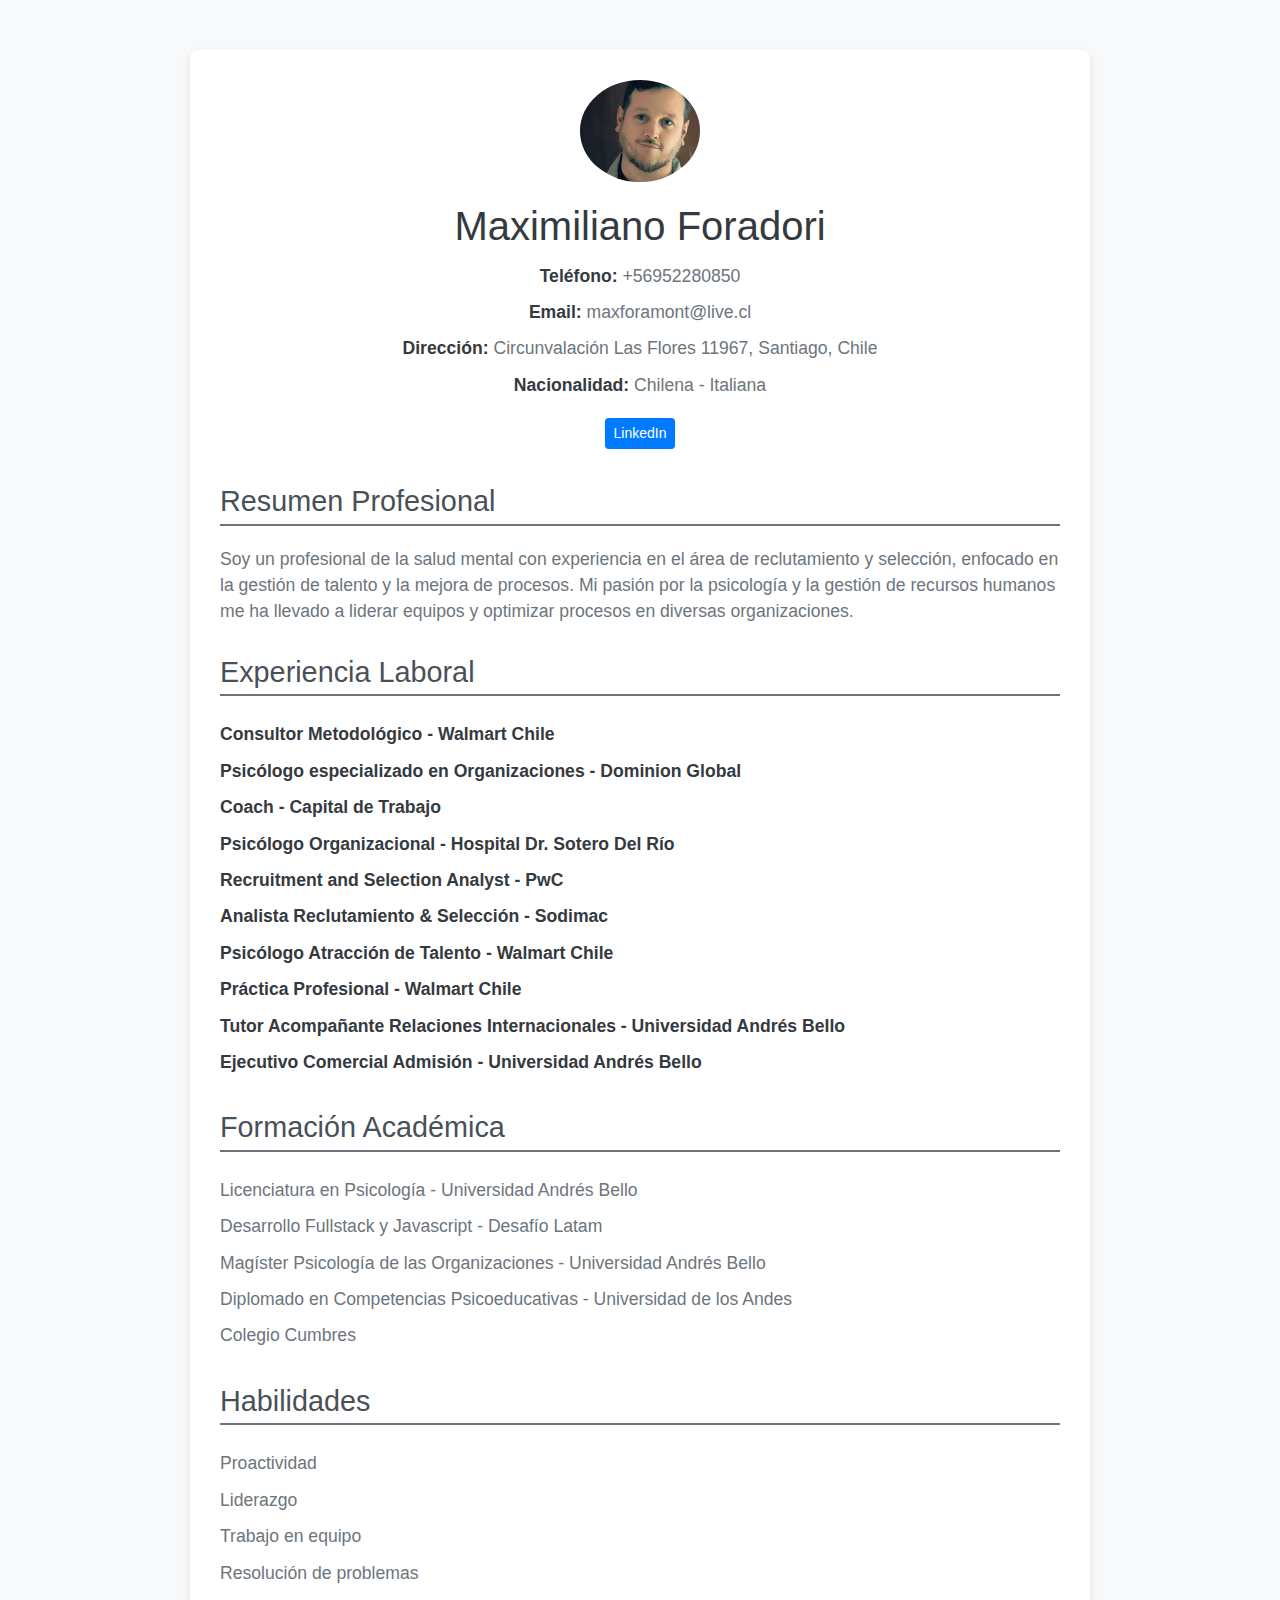
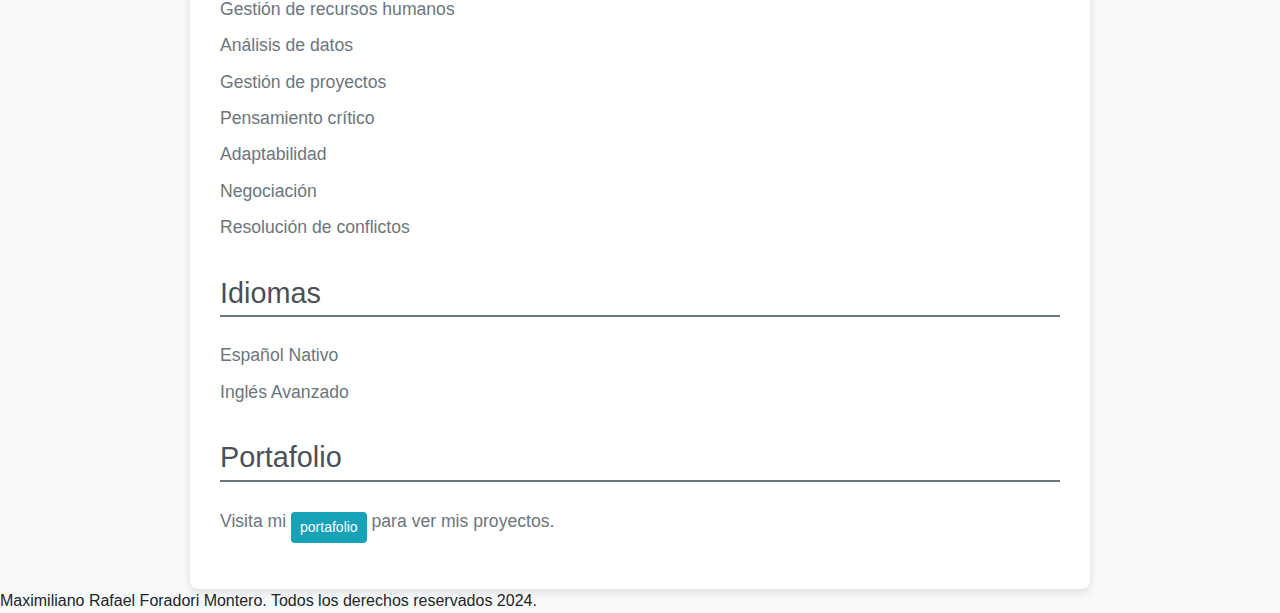
==== Currículum/index.html @ d191aa16 "Footer y cambios 2.0" ====
<!DOCTYPE html>
<html lang="es-cl">
<head>
    <meta charset="UTF-8">
    <meta name="viewport" content="width=device-width, initial-scale=1.0">
    <title>CV Maximiliano Foradori Montero 2024</title>
    <!-- Bootstrap CSS -->
    <link href="https://stackpath.bootstrapcdn.com/bootstrap/4.5.2/css/bootstrap.min.css" rel="stylesheet">
    <!-- Custom CSS -->
    <link rel="stylesheet" href="styles.css">
</head>
<body>
    <div class="container">
        <div class="cv-header">
            <img src="Assets/images/bg-hero.jpg">
            <h1>Maximiliano Foradori</h1>
            <ul class="Información de Contacto">
                <li><strong>Teléfono:</strong> +56952280850</li>
                <li><strong>Email:</strong> maxforamont@live.cl</li>
                <li><strong>Dirección:</strong> Circunvalación Las Flores 11967, Santiago, Chile</li>
                <li><strong>Nacionalidad:</strong> Chilena - Italiana</li>
                <li><a href="https://www.linkedin.com/in/maxforamont/" class="btn btn-primary btn-sm" target="_blank">LinkedIn</a></li>
            </ul>
        </div>
        
        <section>
            <h2 class="section-title">Resumen Profesional</h2>
            <p>Soy un profesional de la salud mental con experiencia en el área de reclutamiento y selección, enfocado en la gestión de talento y la mejora de procesos. Mi pasión por la psicología y la gestión de recursos humanos me ha llevado a liderar equipos y optimizar procesos en diversas organizaciones.</p>
        </section>

        <section>
            <h2 class="section-title">Experiencia Laboral</h2>
            <ul>
                <li><strong>Consultor Metodológico - Walmart Chile</strong></li>
                <li><strong>Psicólogo especializado en Organizaciones - Dominion Global</strong></li>
                <li><strong>Coach - Capital de Trabajo</strong></li>
                <li><strong>Psicólogo Organizacional - Hospital Dr. Sotero Del Río</strong></li>
                <li><strong>Recruitment and Selection Analyst - PwC</strong></li>
                <li><strong>Analista Reclutamiento & Selección - Sodimac</strong></li>
                <li><strong>Psicólogo Atracción de Talento - Walmart Chile</strong></li>
                <li><strong>Práctica Profesional - Walmart Chile</strong></li>
                <li><strong>Tutor Acompañante Relaciones Internacionales - Universidad Andrés Bello</strong></li>
                <li><strong>Ejecutivo Comercial Admisión - Universidad Andrés Bello</strong></li>
            </ul>
        </section>

        <section>
            <h2 class="section-title">Formación Académica</h2>
            <ul>
                <li>Licenciatura en Psicología - Universidad Andrés Bello</li>
                <li>Desarrollo Fullstack y Javascript - Desafío Latam</li>
                <li>Magíster Psicología de las Organizaciones - Universidad Andrés Bello</li>
                <li>Diplomado en Competencias Psicoeducativas - Universidad de los Andes</li>
                <li>Colegio Cumbres</li>
            </ul>
        </section>

        <section>
            <h2 class="section-title">Habilidades</h2>
            <ol>
                <li>Proactividad</li>
                <li>Liderazgo</li>
                <li>Trabajo en equipo</li>
                <li>Resolución de problemas</li>
                <li>Gestión de recursos humanos</li>
                <li>Análisis de datos</li>
                <li>Gestión de proyectos</li>
                <li>Pensamiento crítico</li>
                <li>Adaptabilidad</li>
                <li>Negociación</li>
                <li>Resolución de conflictos</li>
            </ol>
        </section>

        <section>
            <h2 class="section-title">Idiomas</h2>
            <ol>
                <li>Español Nativo</li>
                <li>Inglés Avanzado</li>
            </ol>
        </section>

        <section>
            <h2 class="section-title">Portafolio</h2>
            <p>Visita mi <a href="Portafolio.html" class="btn btn-info btn-sm">portafolio</a> para ver mis proyectos.</p>
        </section>
    </div>

    <!-- Bootstrap JS and dependencies -->
    <script src="https://code.jquery.com/jquery-3.5.1.slim.min.js"></script>
    <script src="https://cdn.jsdelivr.net/npm/@popperjs/core@2.5.2/dist/umd/popper.min.js"></script>
    <script src="https://stackpath.bootstrapcdn.com/bootstrap/4.5.2/js/bootstrap.min.js"></script>

    <footer>Maximiliano Rafael Foradori Montero. Todos los derechos reservados 2024.</footer>
</body>
</html>
---- Currículum/styles.css ----
body {
    background-color: blueviolet;
  }
  body {
    background-color: #f8f9fa;
    font-family: 'Arial', sans-serif;
}

  .container {
    margin-top: 50px;
    max-width: 900px;
    background-color: white;
    padding: 30px;
    border-radius: 8px;
    box-shadow: 0 4px 8px rgba(0, 0, 0, 0.1);
  }
  
  .cv-header {
    text-align: center;
    margin-bottom: 30px;
}
  
  .cv-header img {
    max-width: 120px;
    border-radius: 50%;
    margin-bottom: 20px;
  }
  
  h1 {
    font-size: 2.5rem;
    color: #343a40;
  }
  
  .Información de Contacto {
    list-style: none;
    padding: 0;
    text-align: center;
    font-size: 1.1rem;
  }
  
  .Información de Contacto li {
    margin-bottom: 10px;
  }
  
  .section-title {
    font-size: 1.8rem;
    border-bottom: 2px solid #6c757d;
    padding-bottom: 5px;
    margin-top: 30px;
    margin-bottom: 20px;
    color: #495057;
  }
  
  ul, ol {
    list-style-type: none;
    padding-left: 0;
  }
  
  ul li, ol li {
    padding: 5px 0;
    font-size: 1.1rem;
    color: #6c757d;
  }
  
  ul li strong, ol li strong {
    color: #343a40;
  }
  
  .btn {
    margin-top: 10px;
  }
  
  p {
    font-size: 1.1rem;
    color: #6c757d;
}

@media (max-width: 768px) {
    .cv-header h1 {
        font-size: 2rem;
    }
    
    .section-title {
        font-size: 1.5rem;
    }
}
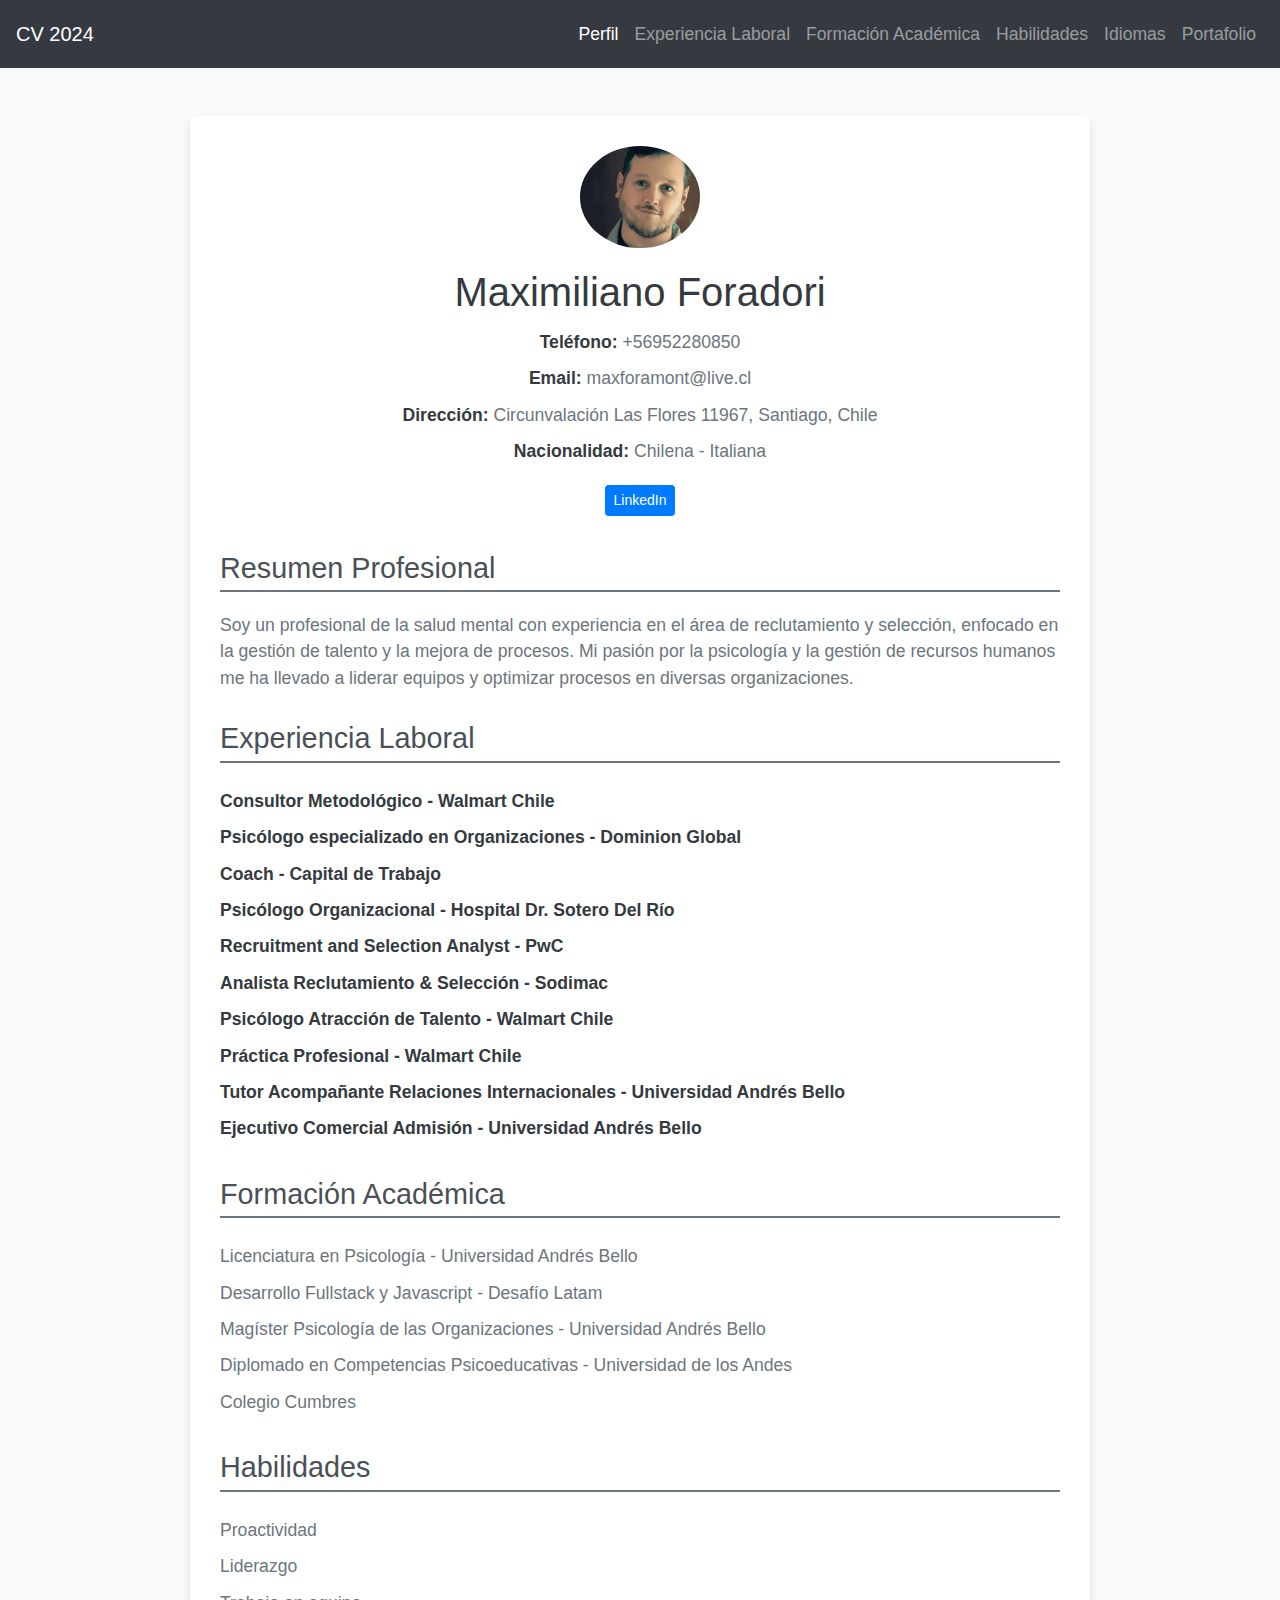
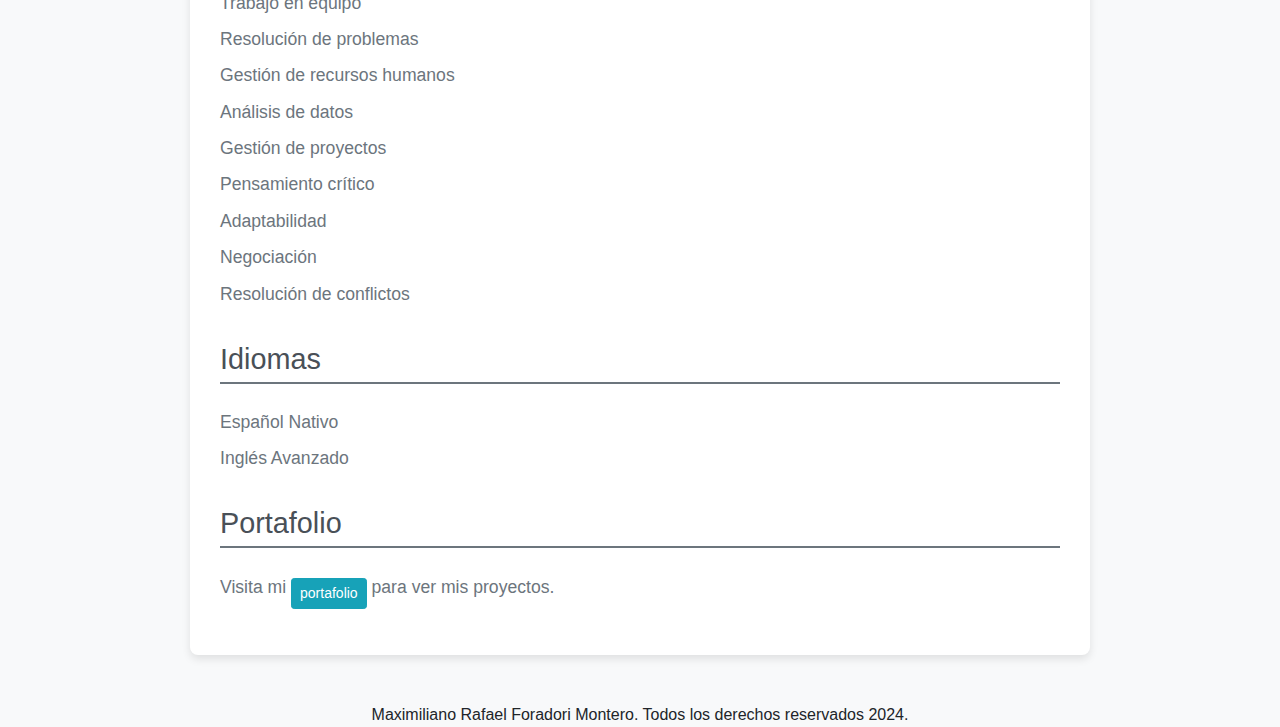
==== commit 9e168848: "Cambios varios" ====
--- a/Currículum/index.html
+++ b/Currículum/index.html
@@ -10,9 +10,39 @@
     <link rel="stylesheet" href="styles.css">
 </head>
 <body>
-    <div class="container">
+    <!-- Navbar -->
+    <nav class="navbar navbar-expand-lg navbar-dark bg-dark">
+        <a class="navbar-brand" href="#">CV 2024</a>
+        <button class="navbar-toggler" type="button" data-toggle="collapse" data-target="#navbarNav" aria-controls="navbarNav" aria-expanded="false" aria-label="Toggle navigation">
+            <span class="navbar-toggler-icon"></span>
+        </button>
+        <div class="collapse navbar-collapse" id="navbarNav">
+            <ul class="navbar-nav ml-auto">
+                <li class="nav-item active">
+                    <a class="nav-link" href="#perfil">Perfil</a>
+                </li>
+                <li class="nav-item">
+                    <a class="nav-link" href="#experiencia">Experiencia Laboral</a>
+                </li>
+                <li class="nav-item">
+                    <a class="nav-link" href="#formacion-academica">Formación Académica</a>
+                </li>
+                <li class="nav-item">
+                    <a class="nav-link" href="#habilidades">Habilidades</a>
+                </li>
+                <li class="nav-item">
+                    <a class="nav-link" href="#idiomas">Idiomas</a>
+                </li>
+                <li class="nav-item">
+                    <a class="nav-link" href="#portafolio">Portafolio</a>
+                </li>
+            </ul>
+        </div>
+    </nav>
+
+    <div class="container mt-5">
         <div class="cv-header">
-            <img src="Assets/images/bg-hero.jpg">
+            <img src="Assets/images/bg-hero.jpg" alt="Foto">
             <h1>Maximiliano Foradori</h1>
             <ul class="Información de Contacto">
                 <li><strong>Teléfono:</strong> +56952280850</li>
@@ -23,12 +53,12 @@
             </ul>
         </div>
         
-        <section>
+        <section id="perfil">
             <h2 class="section-title">Resumen Profesional</h2>
             <p>Soy un profesional de la salud mental con experiencia en el área de reclutamiento y selección, enfocado en la gestión de talento y la mejora de procesos. Mi pasión por la psicología y la gestión de recursos humanos me ha llevado a liderar equipos y optimizar procesos en diversas organizaciones.</p>
         </section>
 
-        <section>
+        <section id="experiencia">
             <h2 class="section-title">Experiencia Laboral</h2>
             <ul>
                 <li><strong>Consultor Metodológico - Walmart Chile</strong></li>
@@ -44,7 +74,7 @@
             </ul>
         </section>
 
-        <section>
+        <section id="formacion-academica">
             <h2 class="section-title">Formación Académica</h2>
             <ul>
                 <li>Licenciatura en Psicología - Universidad Andrés Bello</li>
@@ -55,7 +85,7 @@
             </ul>
         </section>
 
-        <section>
+        <section id="habilidades">
             <h2 class="section-title">Habilidades</h2>
             <ol>
                 <li>Proactividad</li>
@@ -72,7 +102,7 @@
             </ol>
         </section>
 
-        <section>
+        <section id="idiomas">
             <h2 class="section-title">Idiomas</h2>
             <ol>
                 <li>Español Nativo</li>
@@ -80,7 +110,7 @@
             </ol>
         </section>
 
-        <section>
+        <section id="portafolio">
             <h2 class="section-title">Portafolio</h2>
             <p>Visita mi <a href="Portafolio.html" class="btn btn-info btn-sm">portafolio</a> para ver mis proyectos.</p>
         </section>
@@ -91,6 +121,7 @@
     <script src="https://cdn.jsdelivr.net/npm/@popperjs/core@2.5.2/dist/umd/popper.min.js"></script>
     <script src="https://stackpath.bootstrapcdn.com/bootstrap/4.5.2/js/bootstrap.min.js"></script>
 
-    <footer>Maximiliano Rafael Foradori Montero. Todos los derechos reservados 2024.</footer>
+    <footer class="text-center mt-5">Maximiliano Rafael Foradori Montero. Todos los derechos reservados 2024.</footer>
 </body>
 </html>
+
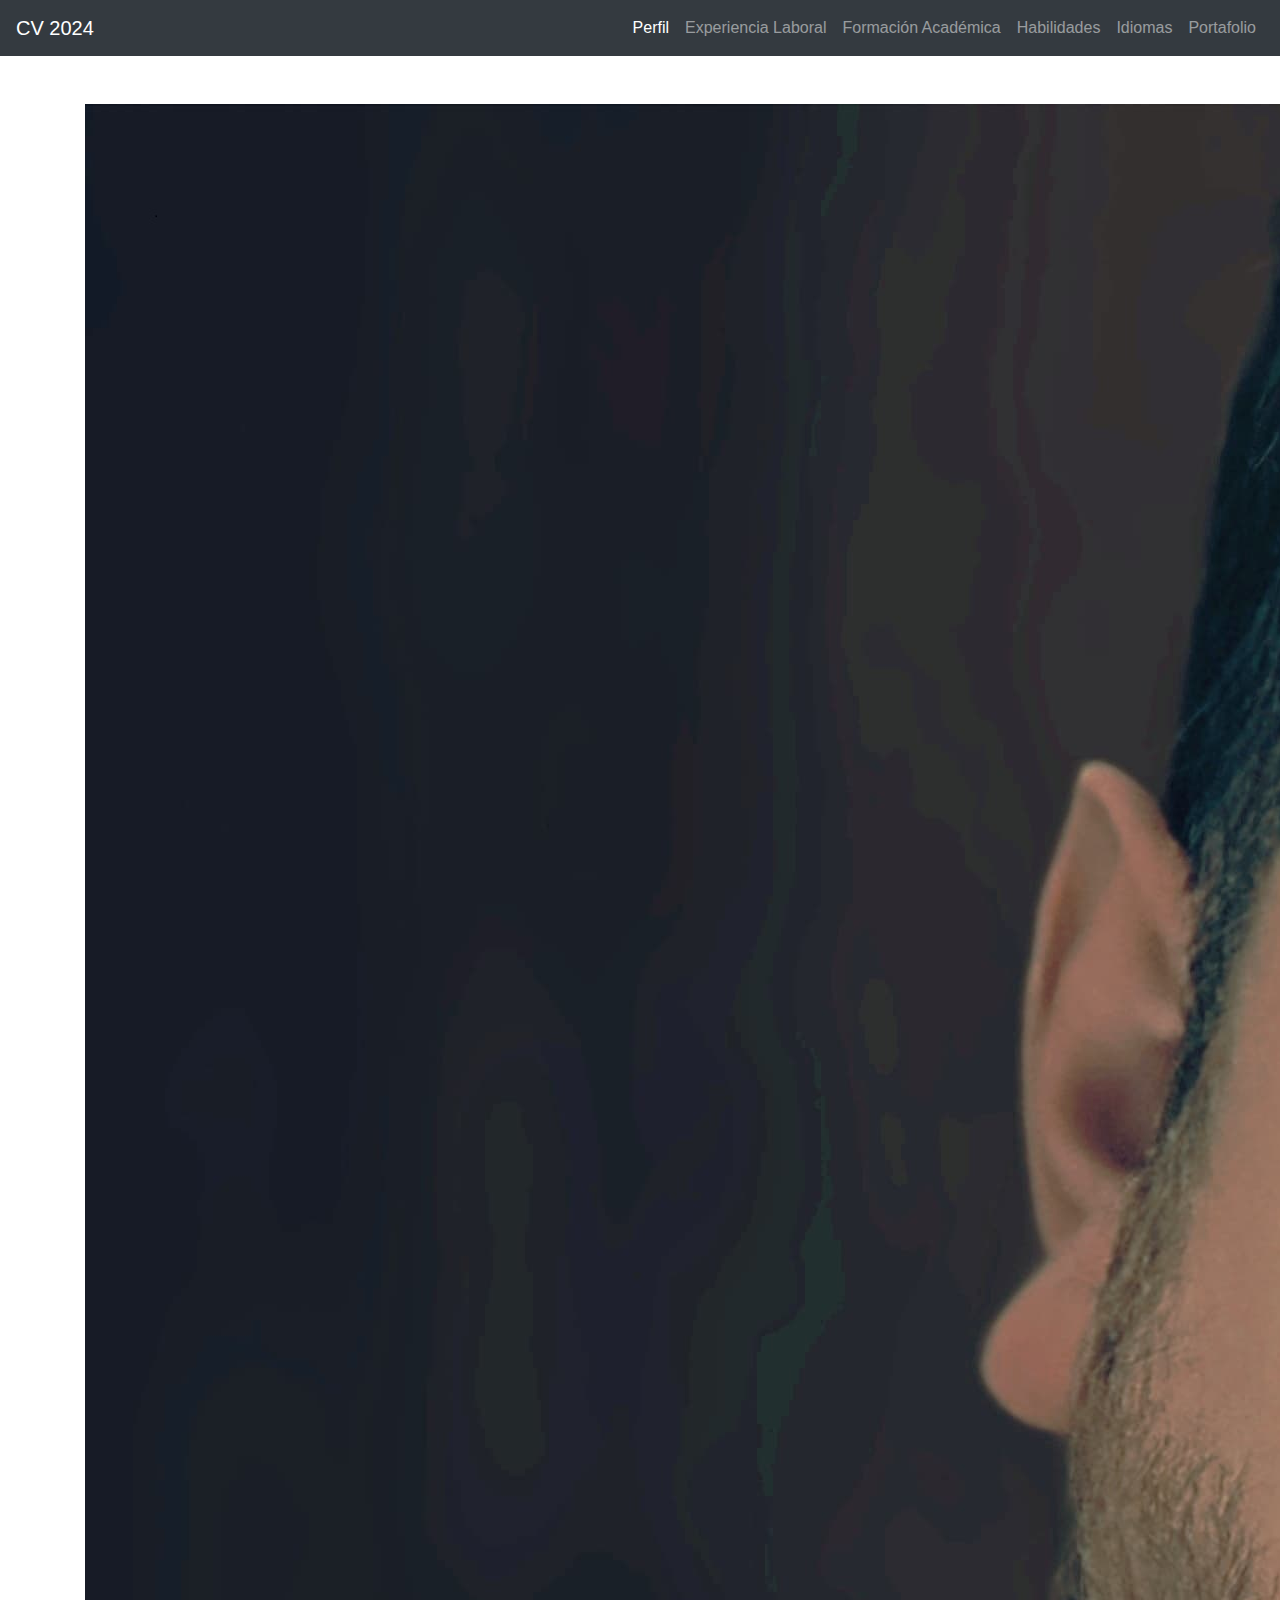
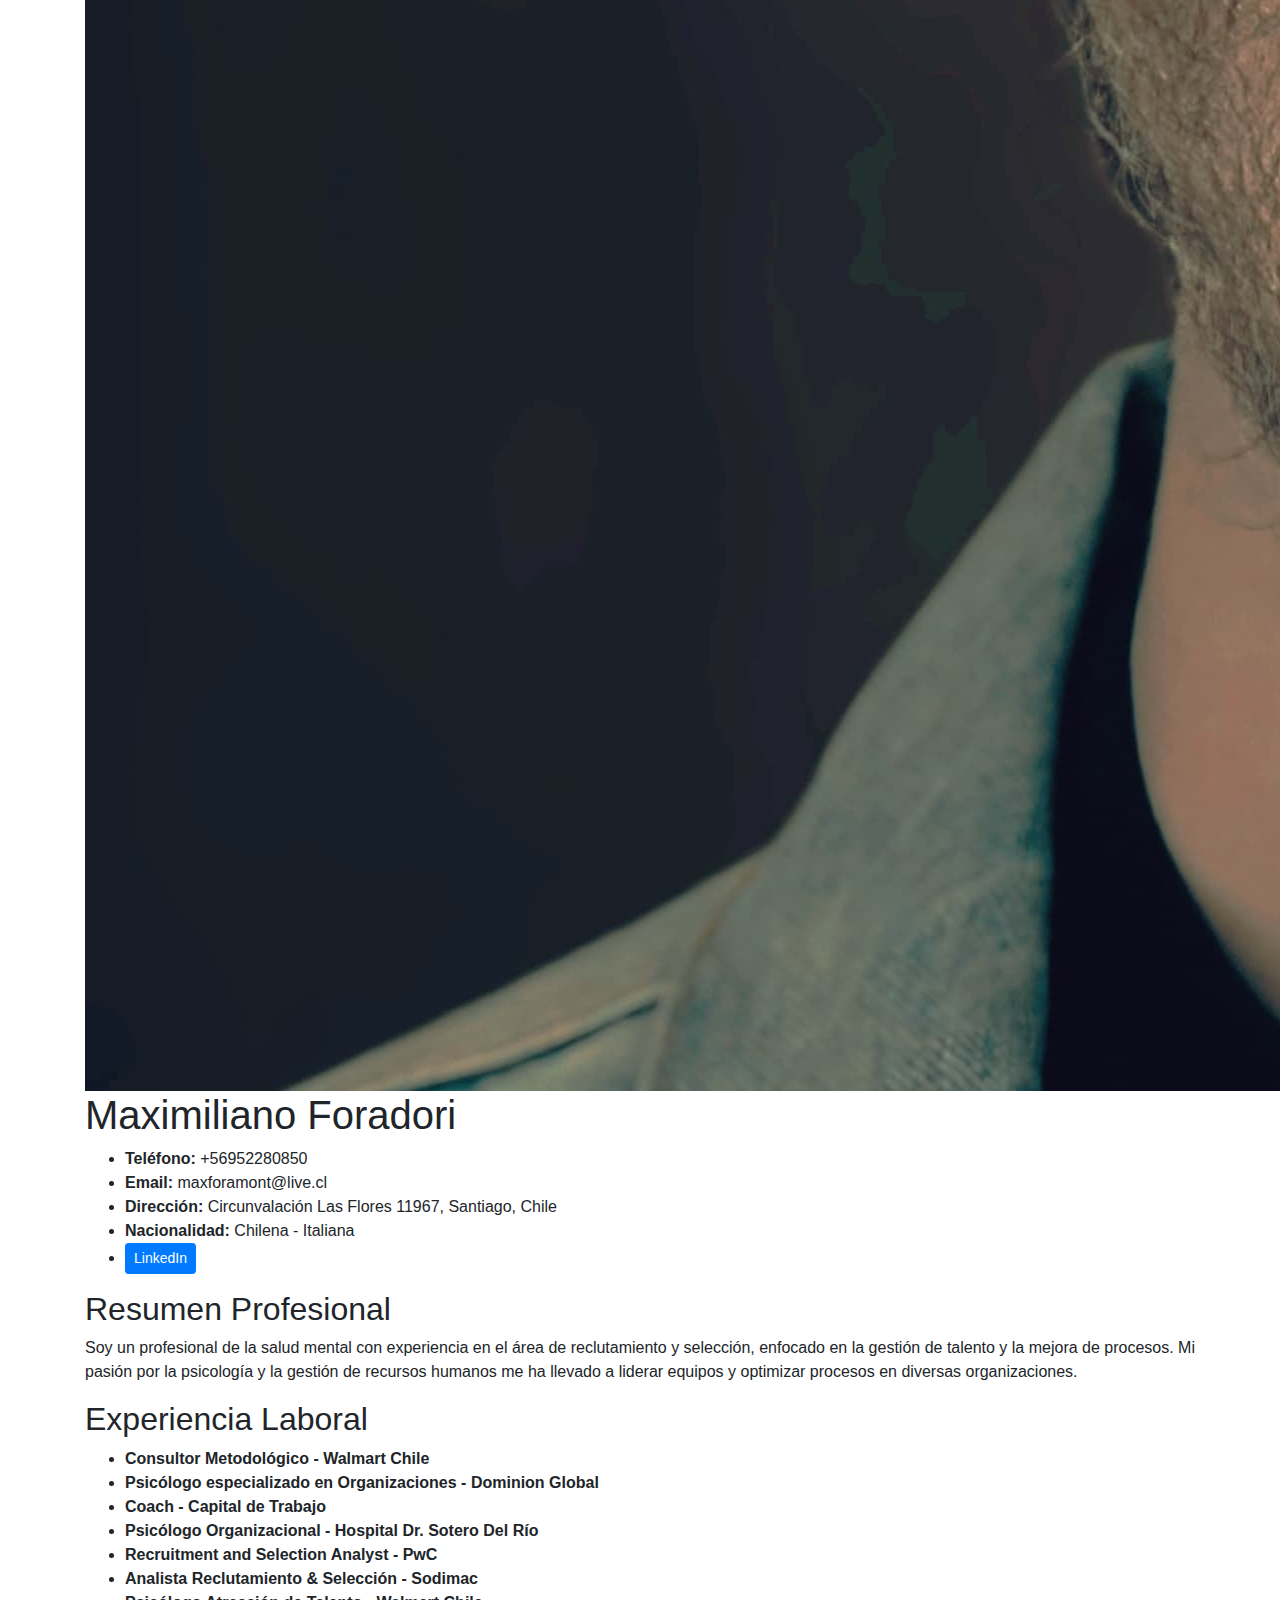
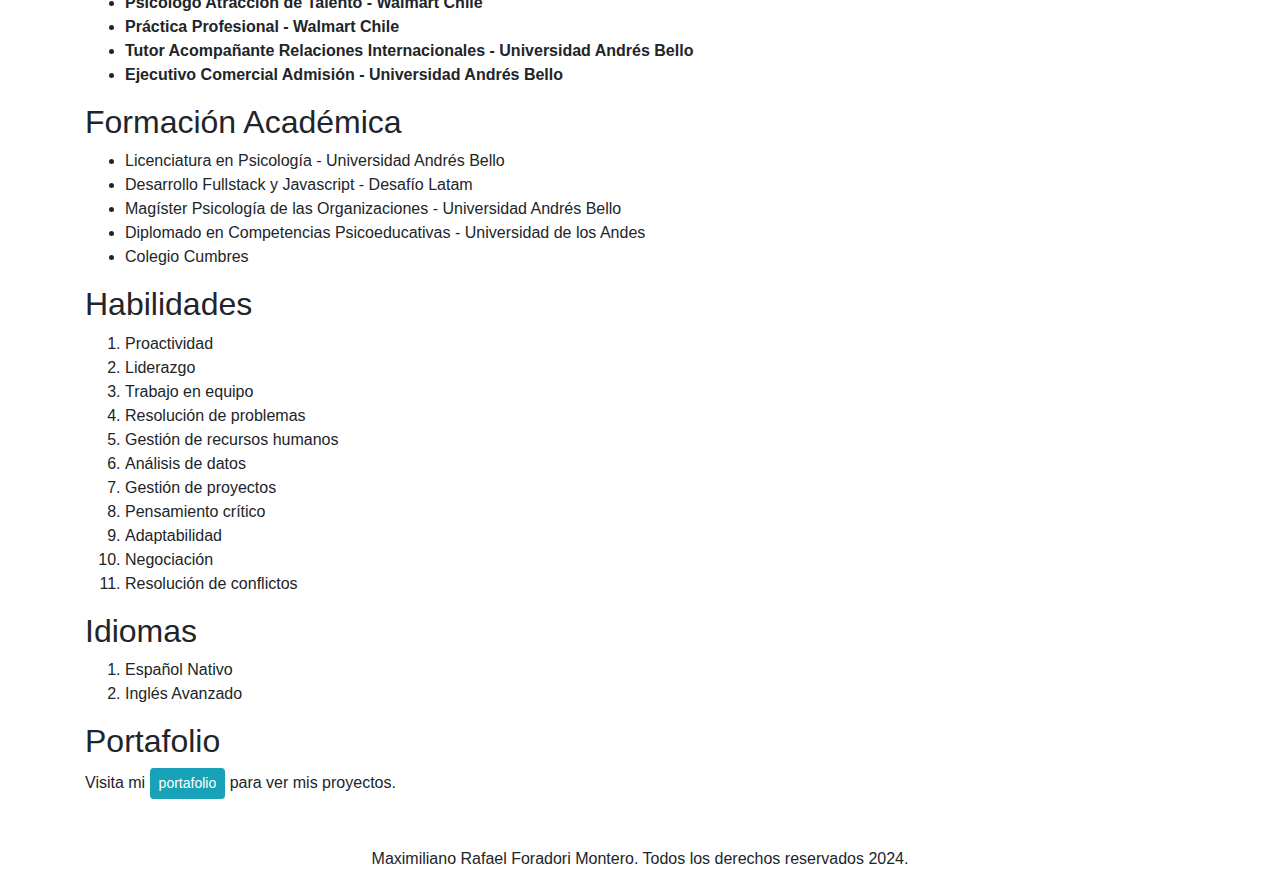
==== commit 4e76924f: "Cambios día 24 de Octubre" ====
--- a/Currículum/index.html
+++ b/Currículum/index.html
@@ -7,7 +7,7 @@
     <!-- Bootstrap CSS -->
     <link href="https://stackpath.bootstrapcdn.com/bootstrap/4.5.2/css/bootstrap.min.css" rel="stylesheet">
     <!-- Custom CSS -->
-    <link rel="stylesheet" href="styles.css">
+    <link rel="stylesheet" href="assets/css/styles.css">
 </head>
 <body>
     <!-- Navbar -->
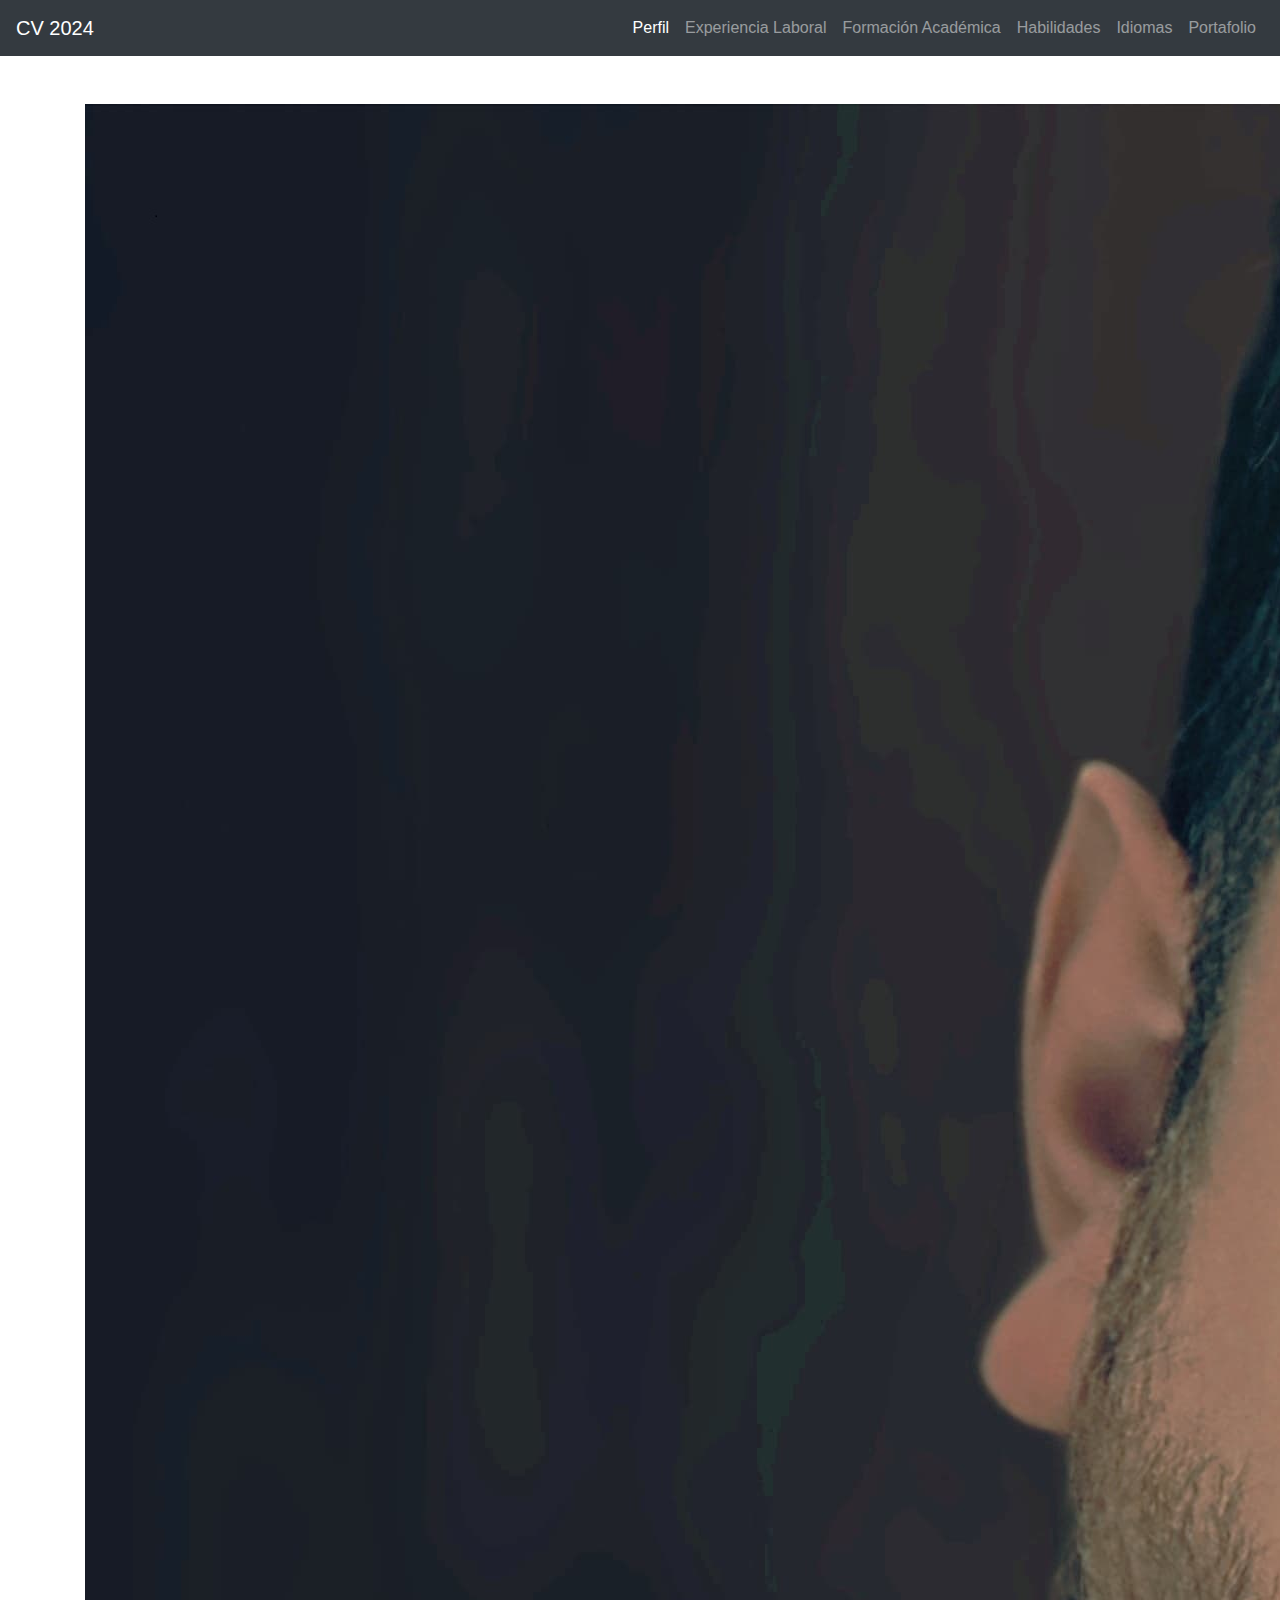
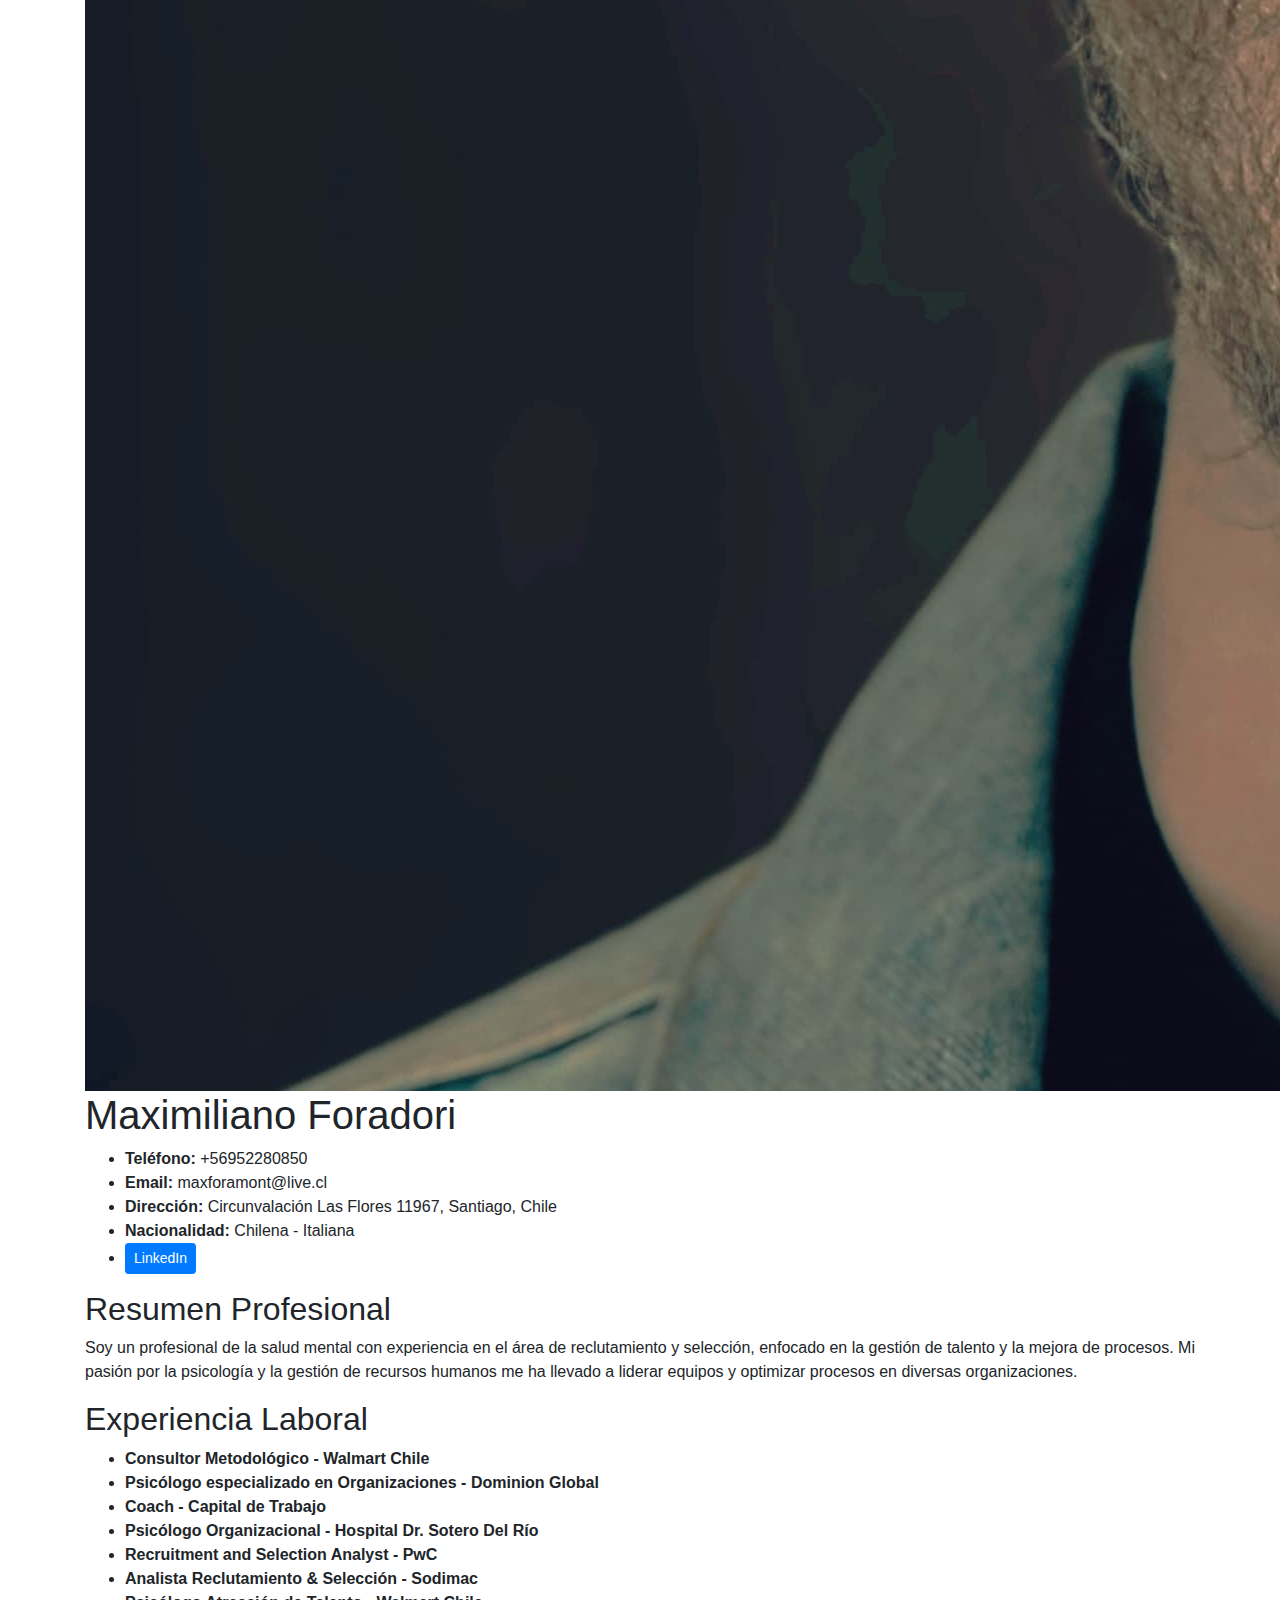
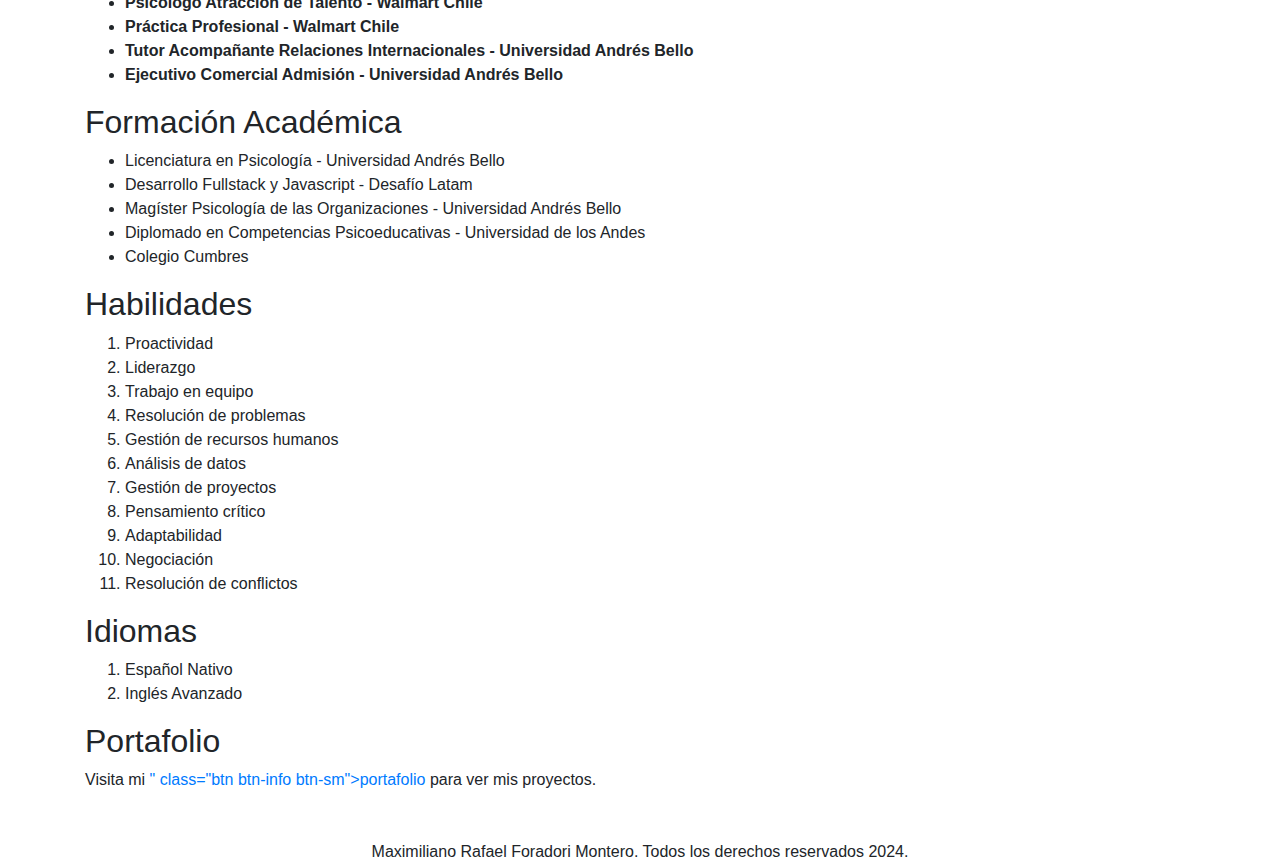
==== commit 69d42772: "Cambios finales" ====
--- a/Currículum/index.html
+++ b/Currículum/index.html
@@ -112,7 +112,7 @@
 
         <section id="portafolio">
             <h2 class="section-title">Portafolio</h2>
-            <p>Visita mi <a href="Portafolio.html" class="btn btn-info btn-sm">portafolio</a> para ver mis proyectos.</p>
+            <p>Visita mi <a href="portafolio/portafolio.html">" class="btn btn-info btn-sm">portafolio</a> para ver mis proyectos.</p>
         </section>
     </div>
 
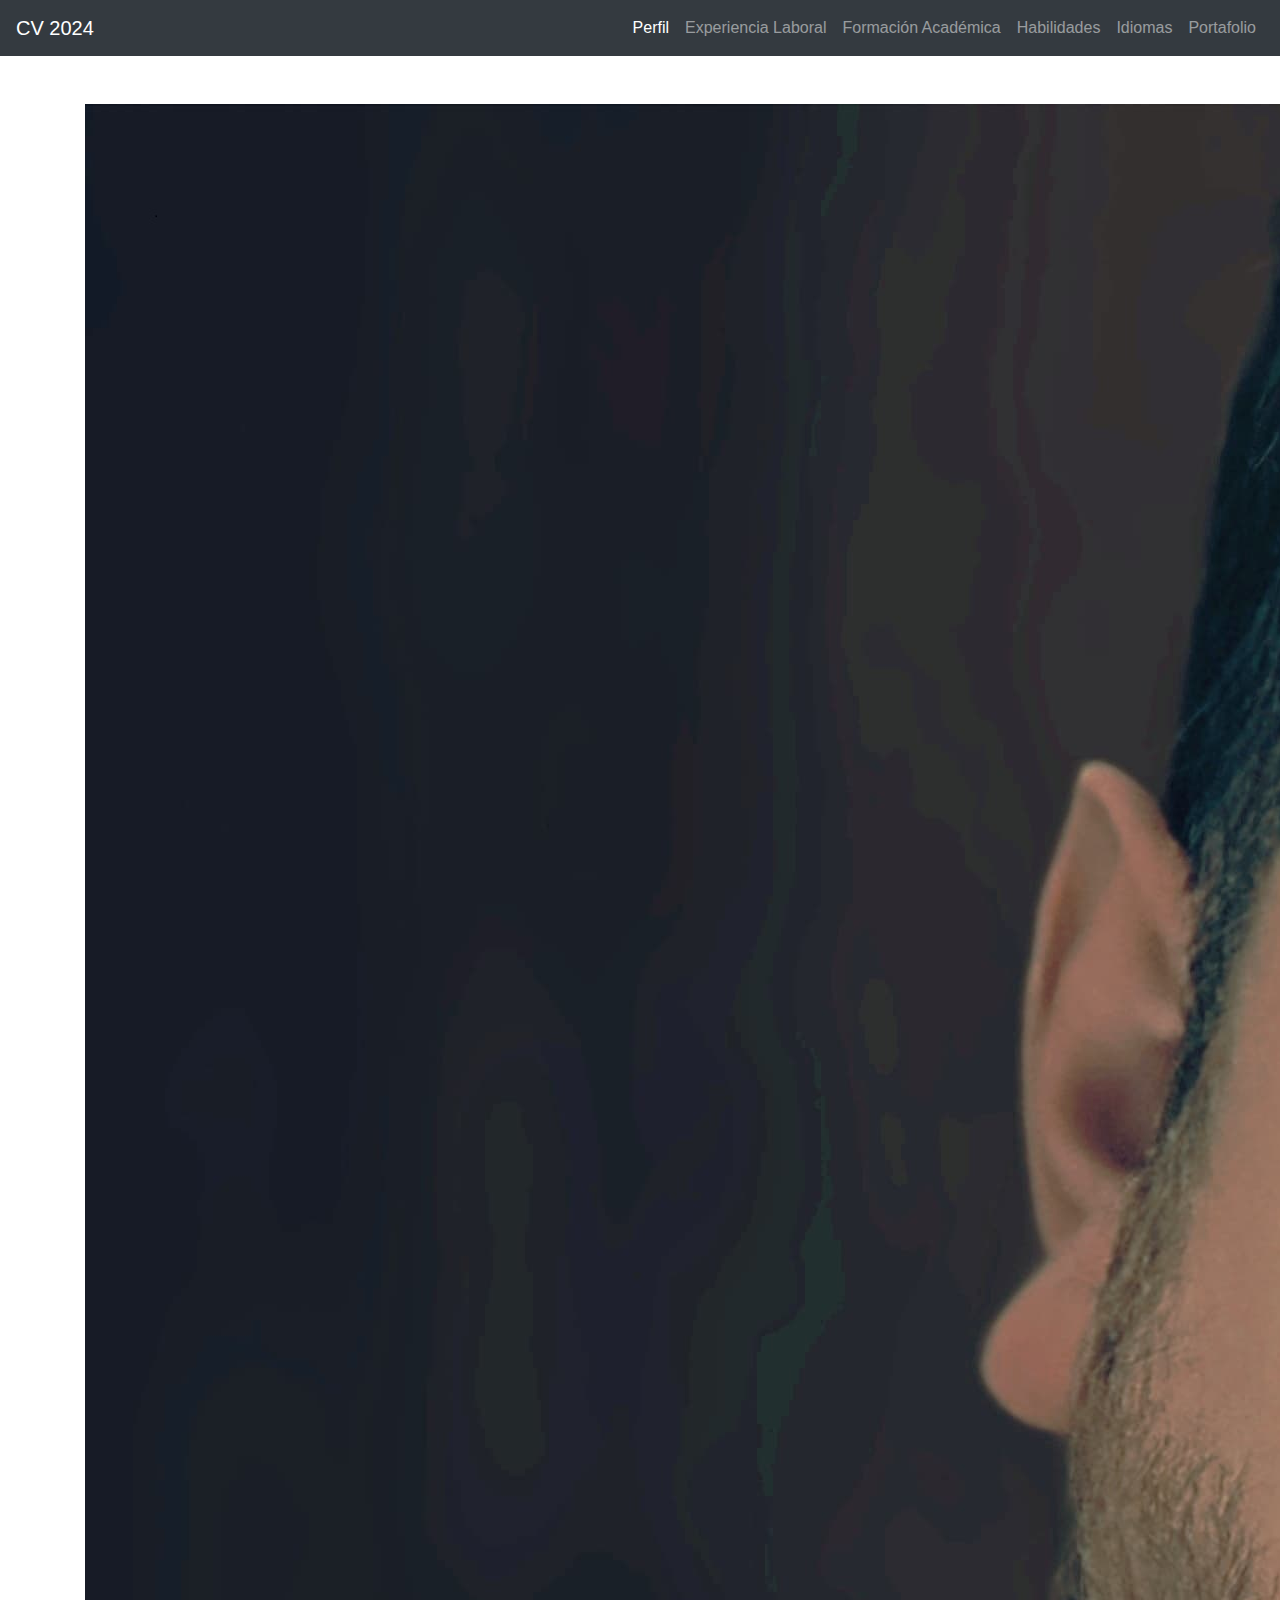
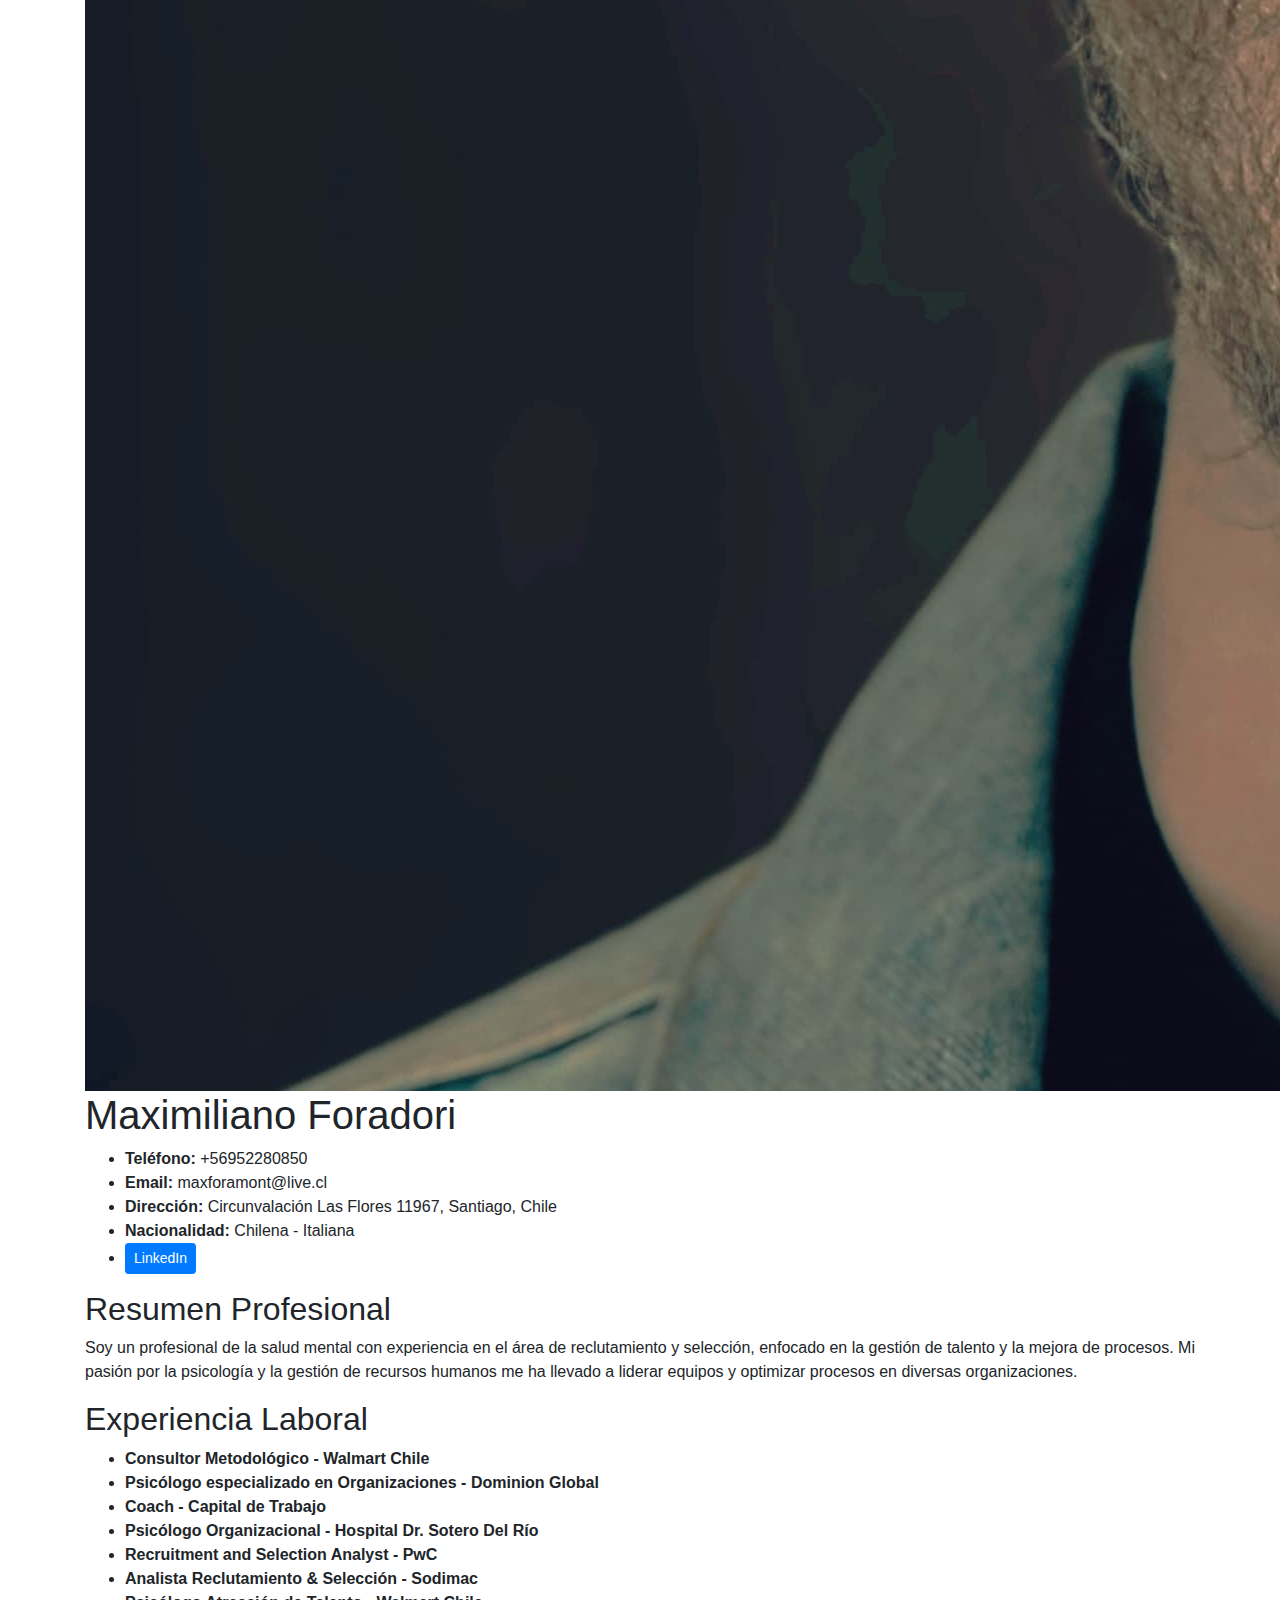
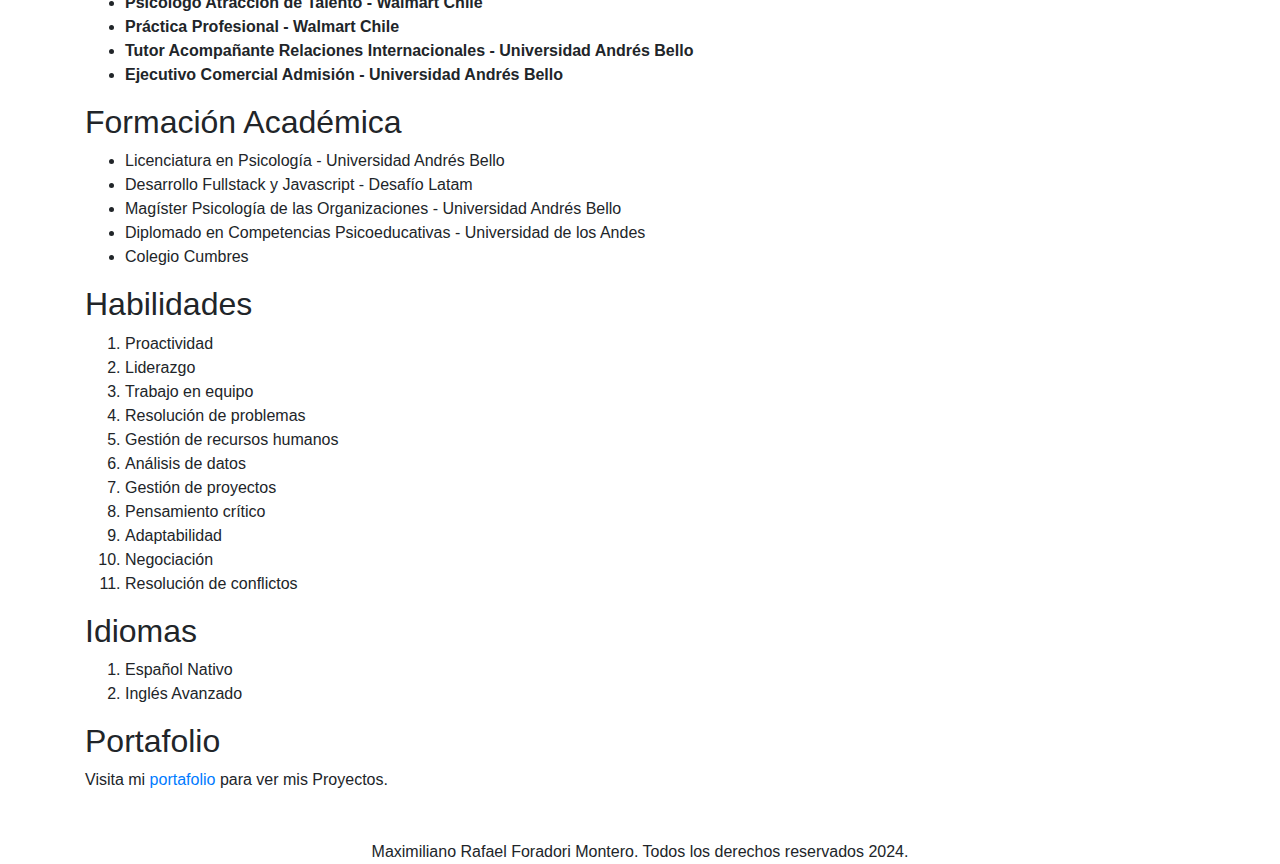
==== commit fbe72d23: "cambio visita mi portafolio" ====
--- a/Currículum/index.html
+++ b/Currículum/index.html
@@ -112,7 +112,7 @@
 
         <section id="portafolio">
             <h2 class="section-title">Portafolio</h2>
-            <p>Visita mi <a href="portafolio/portafolio.html">" class="btn btn-info btn-sm">portafolio</a> para ver mis proyectos.</p>
+            <p>Visita mi <a href="portafolio/portafolio.html">portafolio</a> para ver mis Proyectos.</p>
         </section>
     </div>
 
